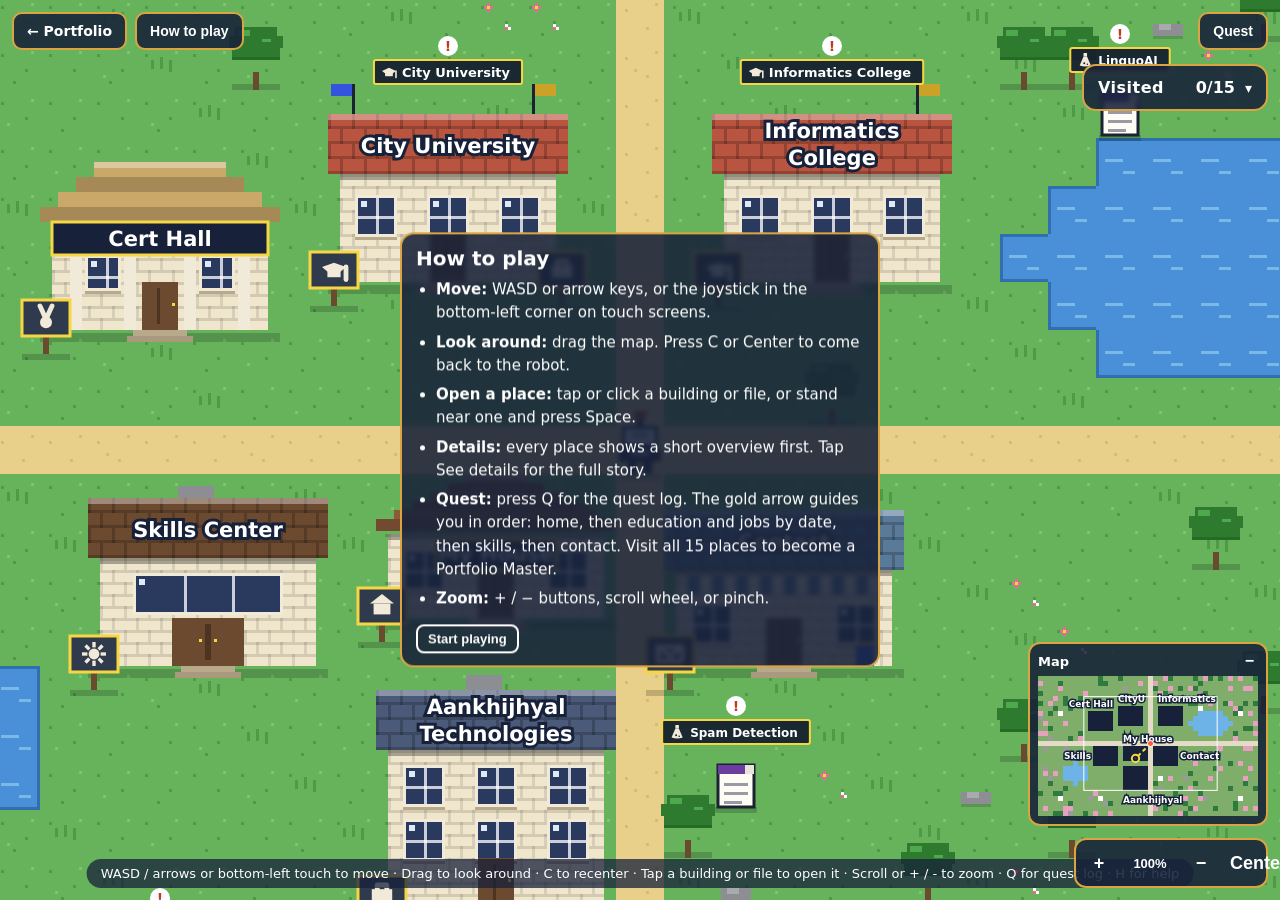
==== game.html @ 313e53e4 "Add Portfolio Quest game and Play Portfolio Quest hero button" ====
<!DOCTYPE html>
<html lang="en">
<head>
<meta charset="UTF-8">
<meta name="viewport" content="width=device-width, initial-scale=1.0, maximum-scale=1.0, user-scalable=no">
<title>Portfolio Quest — Sumit K C</title>
<meta name="description" content="A full-screen town to explore through Sumit K C's portfolio. Walk between districts, enter schools, offices, labs, and homes, and read what each place holds. Original art and code, inspired by classic exploration games.">
<link rel="stylesheet" href="game.css">
</head>
<body>
<canvas id="gameCanvas" aria-label="Full-screen town map. Use WASD or arrow keys, or the bottom-left joystick, to walk. Click a building or stand next to it and press Space to enter it."></canvas>

<div id="topLeft">
  <a id="backLink" href="index.html">&larr; Portfolio</a>
  <button type="button" id="howtoBtn" aria-label="Show how to play">How to play</button>
</div>

<div id="topRight">
  <button type="button" id="questToggle" aria-label="Toggle quest log">Quest</button>
</div>

<div id="rightPanels">
  <div id="counters" class="hud-panel collapsed" aria-label="Visited places">
    <button id="countersToggle" class="counters-head" aria-expanded="false">
      <span class="counters-title">Visited</span>
      <span class="counters-total"><span id="totalVisited">0</span>/<span id="totalBuildings">15</span></span>
      <span id="countersChev" class="counters-chev" aria-hidden="true">▾</span>
    </button>
    <div id="counterLines"></div>
  </div>

  <aside id="questPanel" class="hud-panel hidden" aria-label="Quest log">
    <div class="quest-head">
      <h2>Quest log</h2>
      <button type="button" id="resetBtn" class="btn-small">Reset</button>
    </div>
    <p class="quest-note">Visited places can be re-entered from here. Unvisited places stay hidden as ???</p>
    <ul id="questList"></ul>
    <div id="winNote" class="win-note" hidden>
      <strong>Portfolio Master!</strong> You visited every place. <a href="mailto:sumitkc74@gmail.com">contact Sumit</a>.
    </div>
  </aside>
</div>

<div id="hint">WASD / arrows or bottom-left touch to move &middot; Drag to look around &middot; C to recenter &middot; Tap a building or file to open it &middot; Scroll or + / - to zoom &middot; Q for quest log &middot; H for help</div>

<div id="minimapWrap" aria-label="Mini-map">
  <div id="minimapHead"><span>Map</span><button type="button" id="minimapToggle" aria-label="Collapse mini-map">&minus;</button></div>
  <canvas id="minimap" width="220" height="140" aria-label="Mini-map of the town. Click to move the camera there."></canvas>
</div>

<div id="howto" class="hud-panel" hidden>
  <h2>How to play</h2>
  <ul>
    <li><b>Move:</b> WASD or arrow keys, or the joystick in the bottom-left corner on touch screens.</li>
    <li><b>Look around:</b> drag the map. Press C or Center to come back to the robot.</li>
    <li><b>Open a place:</b> tap or click a building or file, or stand near one and press Space.</li>
    <li><b>Details:</b> every place shows a short overview first. Tap See details for the full story.</li>
    <li><b>Quest:</b> press Q for the quest log. The gold arrow guides you in order: home, then education and jobs by date, then skills, then contact. Visit all 15 places to become a Portfolio Master.</li>
    <li><b>Zoom:</b> + / &minus; buttons, scroll wheel, or pinch.</li>
  </ul>
  <button type="button" id="howtoStart" class="btn-small">Start playing</button>
</div>

<div id="joystick" aria-label="Movement joystick">
  <div id="joyBase"><div id="joyKnob"></div></div>
</div>

<div id="zoomControls" aria-label="Zoom controls">
  <button type="button" id="zoomIn" aria-label="Zoom in">+</button>
  <button type="button" id="zoomLabel" aria-label="Reset zoom">100%</button>
  <button type="button" id="zoomOut" aria-label="Zoom out">&minus;</button>
  <button type="button" id="centerBtn" aria-label="Recenter camera">Center</button>
</div>

<script src="game.js"></script>
</body>
</html>
---- game.css ----
* { box-sizing: border-box; }
html, body { margin: 0; padding: 0; height: 100%; overflow: hidden; }
body {
  font-family: system-ui, -apple-system, "Segoe UI", Roboto, Arial, sans-serif;
  background: #7fae6a;
  color: #17213a;
  -webkit-user-select: none;
  user-select: none;
}
a { color: #9db4ff; }
#gameCanvas {
  position: fixed;
  inset: 0;
  width: 100vw;
  height: 100vh;
  display: block;
  image-rendering: pixelated;
  touch-action: none;
}
.hud-panel {
  position: fixed;
  z-index: 10;
  background: rgba(23, 33, 58, 0.88);
  color: #fff;
  border: 2px solid #d9a441;
  border-radius: 14px;
  padding: 12px 14px;
  backdrop-filter: blur(2px);
}
#counters { min-width: 186px; max-width: calc(100vw - 24px); }
.counters-head {
  background: none;
  border: 0;
  color: inherit;
  font: inherit;
  display: flex;
  align-items: center;
  gap: 10px;
  width: 100%;
  padding: 0;
  cursor: pointer;
  text-align: left;
}
.counters-head .counters-title { margin-bottom: 0; }
.counters-head .counters-total { border-top: 0; margin-top: 0; padding-top: 0; margin-left: auto; white-space: nowrap; }
.counters-chev { font-size: 14px; }
#counters.collapsed #counterLines { display: none; }
.counters-title { font-weight: 800; font-size: 16px; margin-bottom: 6px; letter-spacing: 0.5px; }
.counter-line { display: flex; justify-content: space-between; align-items: center; gap: 14px; font-size: 15px; padding: 2px 0; }
.counter-line .ci { display: inline-flex; align-items: center; margin-right: 6px; vertical-align: -3px; }
.counter-line .count { font-weight: 700; color: #f6d743; }
.counters-total { border-top: 1px solid rgba(255,255,255,0.3); margin-top: 6px; padding-top: 6px; font-weight: 700; }
#topLeft {
  position: fixed;
  top: 12px;
  left: 12px;
  z-index: 10;
  display: flex;
  gap: 8px;
}
#topRight {
  position: fixed;
  top: 12px;
  right: 12px;
  z-index: 10;
  display: flex;
  gap: 8px;
}
#rightPanels {
  position: fixed;
  top: 64px;
  right: 12px;
  z-index: 10;
  display: flex;
  flex-direction: row;
  align-items: flex-start;
  gap: 8px;
  max-height: calc(100vh - 76px);
  overflow-y: auto;
  overflow-x: auto;
  max-width: calc(100vw - 24px);
}
#rightPanels .hud-panel { position: static; }
#backLink, #questToggle, #howtoBtn {
  background: rgba(23, 33, 58, 0.88);
  color: #fff;
  border: 2px solid #d9a441;
  border-radius: 10px;
  padding: 9px 13px;
  font-size: 14px;
  font-weight: 700;
  text-decoration: none;
  cursor: pointer;
}
#questPanel {
  width: 288px;
  max-width: calc(100vw - 24px);
}
#questPanel.hidden { display: none; }
.quest-head { display: flex; justify-content: space-between; align-items: center; }
.quest-head h2 { margin: 0; font-size: 18px; }
.btn-small {
  background: transparent;
  color: #fff;
  border: 2px solid #fff;
  border-radius: 8px;
  padding: 5px 10px;
  font-size: 13px;
  font-weight: 700;
  cursor: pointer;
}
.quest-note { font-size: 13px; color: #cfd6e4; }
#questList { list-style: none; padding: 0; margin: 8px 0 0; }
#questList li { padding: 7px 0; border-top: 1px solid rgba(255,255,255,0.25); font-size: 14px; }
#questList li.found { color: #f6d743; }
#questList button {
  background: none;
  border: 0;
  padding: 0;
  font: inherit;
  color: #9db4ff;
  cursor: pointer;
  text-align: left;
  display: flex;
  align-items: center;
  gap: 6px;
}
#questList button .ci { display: inline-flex; flex: none; }
.win-note { margin-top: 12px; background: #fff4cf; color: #17213a; border-radius: 10px; padding: 10px; font-size: 14px; }
.win-note a { color: #3454e0; }
#hint {
  position: fixed;
  bottom: 12px;
  left: 50%;
  transform: translateX(-50%);
  z-index: 10;
  background: rgba(23, 33, 58, 0.75);
  color: #fff;
  border-radius: 999px;
  padding: 7px 14px;
  font-size: 13px;
  white-space: nowrap;
  max-width: calc(100vw - 24px);
  overflow: hidden;
  text-overflow: ellipsis;
}
#joystick {
  position: fixed;
  z-index: 10;
  display: none;
  pointer-events: none;
}
#joyBase {
  width: 108px;
  height: 108px;
  border-radius: 50%;
  background: rgba(23, 33, 58, 0.45);
  border: 3px solid rgba(255, 255, 255, 0.6);
  position: relative;
  touch-action: none;
}
#joyKnob {
  width: 48px;
  height: 48px;
  border-radius: 50%;
  background: #d9a441;
  border: 3px solid #17213a;
  box-shadow: inset 0 0 0 5px rgba(255, 255, 255, 0.25);
  position: absolute;
  left: 50%;
  top: 50%;
  margin-left: -24px;
  margin-top: -24px;
  touch-action: none;
}
#zoomControls {
  position: fixed;
  right: 12px;
  bottom: 12px;
  z-index: 10;
  display: flex;
  align-items: center;
  gap: 4px;
  background: rgba(23, 33, 58, 0.88);
  border: 2px solid #d9a441;
  border-radius: 12px;
  padding: 4px;
}
#zoomControls button {
  background: transparent;
  color: #fff;
  border: 0;
  border-radius: 8px;
  font-size: 18px;
  font-weight: 800;
  width: 38px;
  height: 38px;
  cursor: pointer;
}
#zoomControls button:hover { background: rgba(255, 255, 255, 0.15); }
#zoomControls #zoomLabel { width: 56px; font-size: 13px; }
#minimapWrap {
  position: fixed;
  right: 12px;
  bottom: 74px;
  z-index: 10;
  background: rgba(23, 33, 58, 0.88);
  border: 2px solid #d9a441;
  border-radius: 12px;
  padding: 8px;
}
#minimapHead {
  display: flex;
  justify-content: space-between;
  align-items: center;
  color: #fff;
  font-size: 13px;
  font-weight: 700;
  margin-bottom: 6px;
}
#minimapToggle {
  background: transparent;
  border: 0;
  color: #fff;
  font-size: 16px;
  font-weight: 800;
  cursor: pointer;
  padding: 0 4px;
}
#minimap { display: block; width: 220px; height: 140px; cursor: pointer; }
#minimapWrap.collapsed #minimap { display: none; }
#howto {
  left: 50%;
  top: 50%;
  transform: translate(-50%, -50%);
  width: min(480px, calc(100vw - 32px));
  z-index: 30;
}
#howto[hidden] { display: none; }
#howto h2 { margin: 0 0 8px; font-size: 20px; }
#howto ul { margin: 0 0 14px; padding-left: 20px; font-size: 15px; line-height: 1.55; }
#howto li { margin: 6px 0; }
@media (max-width: 640px) {
  #questPanel { width: calc(100vw - 24px); right: 12px; }
  #counters { min-width: 158px; }
  .counter-line { font-size: 14px; }
}
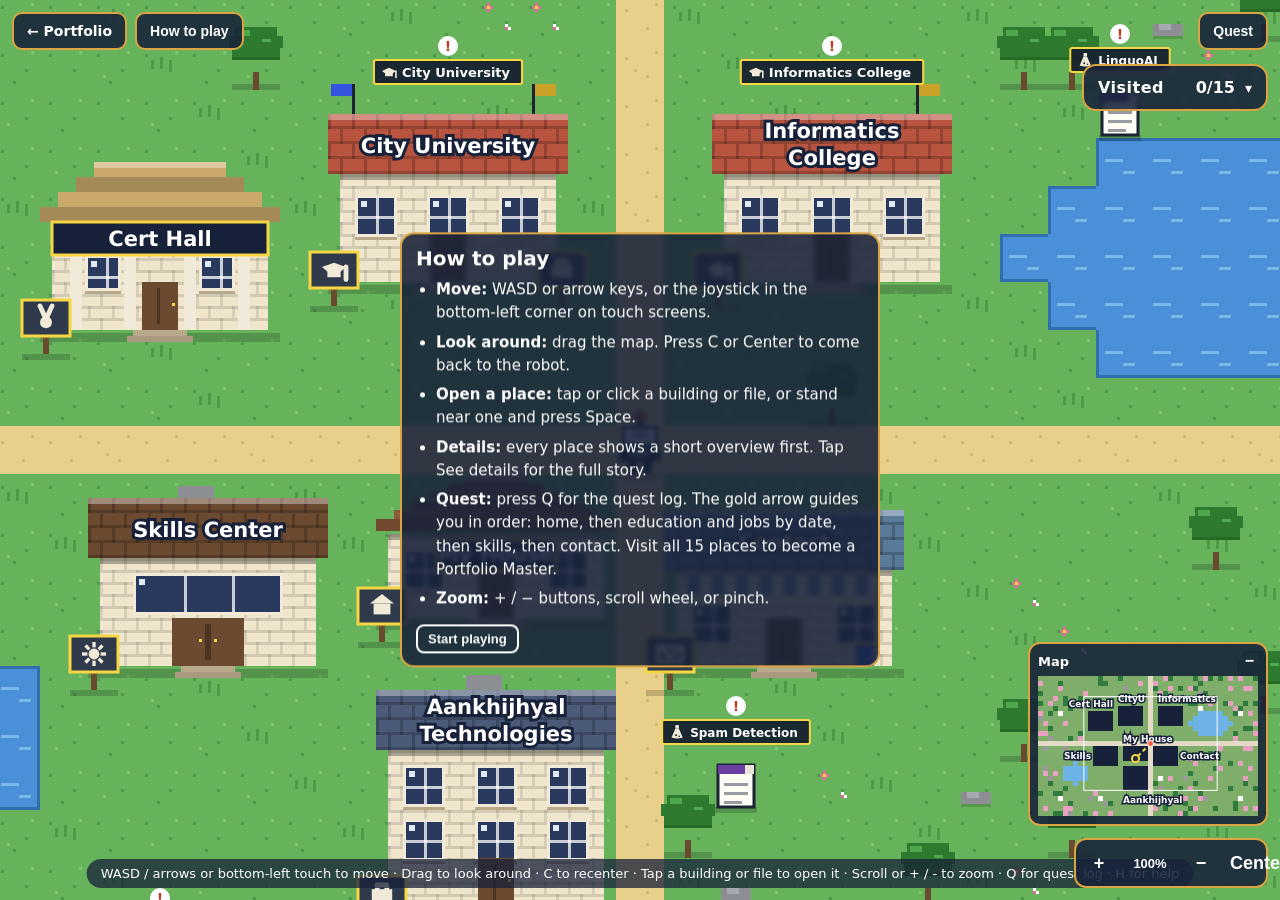
==== commit 2e8917c3: "Fix Trusted Types blank screen: replace innerHTML with DOM methods" ====
--- a/game.html
+++ b/game.html
@@ -73,6 +73,17 @@
   <button type="button" id="centerBtn" aria-label="Recenter camera">Center</button>
 </div>
 
+<div id="questError" style="display:none;position:fixed;z-index:9999;left:8px;top:8px;right:8px;background:#ffffff;color:#b00000;padding:10px;font:14px monospace;white-space:pre-wrap"></div>
+<script>
+window.addEventListener("error", function (e) {
+  var d = document.getElementById("questError");
+  if (d) { d.style.display = "block"; d.textContent = "Game error: " + (e.message || e.error) + " @ " + (e.filename || "") + ":" + (e.lineno || ""); }
+});
+window.addEventListener("unhandledrejection", function (e) {
+  var d = document.getElementById("questError");
+  if (d) { d.style.display = "block"; d.textContent = "Game error (promise): " + (e.reason && e.reason.message ? e.reason.message : e.reason); }
+});
+</script>
 <script src="game.js"></script>
 </body>
 </html>
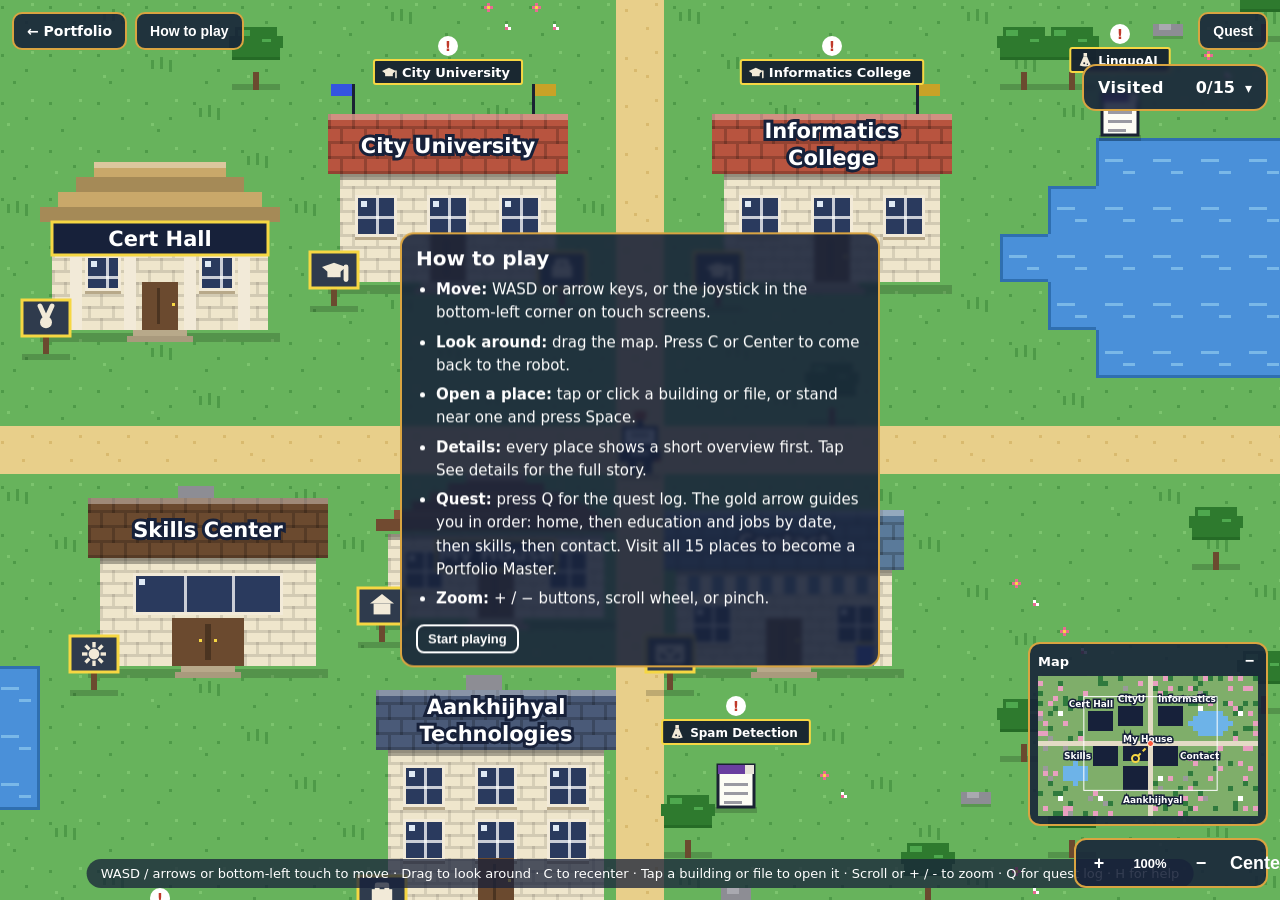
==== commit ab1a96b5: "Fix Trusted Types/CSP blank screen: build icons with createElementNS, drop inline overlay" ====
--- a/game.html
+++ b/game.html
@@ -73,17 +73,6 @@
   <button type="button" id="centerBtn" aria-label="Recenter camera">Center</button>
 </div>
 
-<div id="questError" style="display:none;position:fixed;z-index:9999;left:8px;top:8px;right:8px;background:#ffffff;color:#b00000;padding:10px;font:14px monospace;white-space:pre-wrap"></div>
-<script>
-window.addEventListener("error", function (e) {
-  var d = document.getElementById("questError");
-  if (d) { d.style.display = "block"; d.textContent = "Game error: " + (e.message || e.error) + " @ " + (e.filename || "") + ":" + (e.lineno || ""); }
-});
-window.addEventListener("unhandledrejection", function (e) {
-  var d = document.getElementById("questError");
-  if (d) { d.style.display = "block"; d.textContent = "Game error (promise): " + (e.reason && e.reason.message ? e.reason.message : e.reason); }
-});
-</script>
 <script src="game.js"></script>
 </body>
 </html>
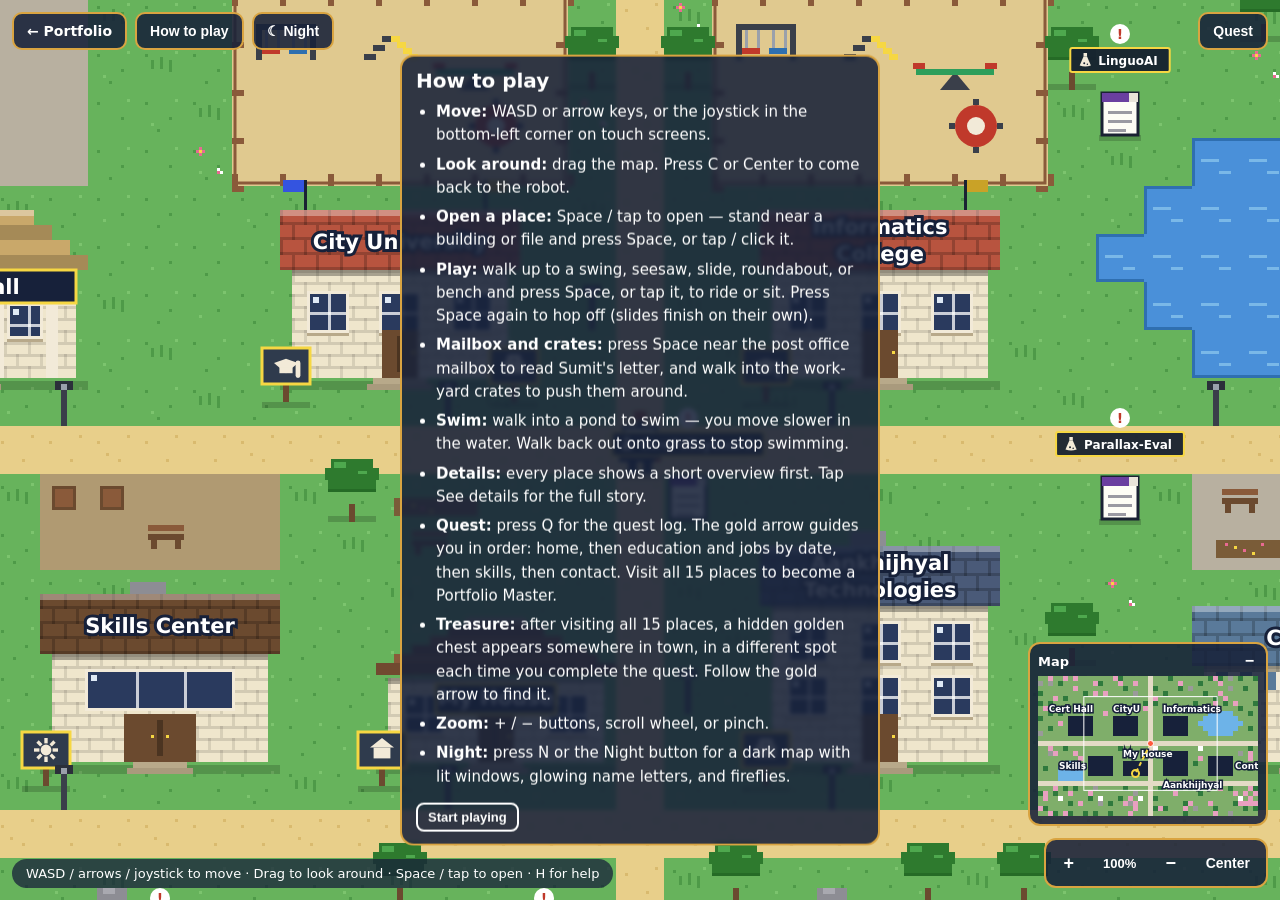
==== commit 551bfedf: "Portfolio Quest: night mode, relayout, playable rides, swimming, treasure chest, mailbox and crates " ====
--- a/game.html
+++ b/game.html
@@ -9,40 +9,36 @@
 </head>
 <body>
 <canvas id="gameCanvas" aria-label="Full-screen town map. Use WASD or arrow keys, or the bottom-left joystick, to walk. Click a building or stand next to it and press Space to enter it."></canvas>
+<div id="loadScreen">
+  <div class="load-title">Portfolio Quest</div>
+  <div class="load-spinner" aria-hidden="true"></div>
+  <div class="load-text">Loading the town…</div>
+  <div class="load-note">If this screen stays, the game didn't load. Try refreshing the page.</div>
+</div>
 
 <div id="topLeft">
   <a id="backLink" href="index.html">&larr; Portfolio</a>
   <button type="button" id="howtoBtn" aria-label="Show how to play">How to play</button>
+  <button type="button" id="nightToggle" aria-label="Toggle night mode" aria-pressed="false">Night</button>
 </div>
 
 <div id="topRight">
-  <button type="button" id="questToggle" aria-label="Toggle quest log">Quest</button>
+  <div id="questCol">
+    <button type="button" id="questToggle" aria-label="Toggle quest log">Quest</button>
+    <aside id="questPanel" class="hud-panel hidden" aria-label="Quest log">
+      <div class="quest-head">
+        <h2>Quest log</h2>
+        <button type="button" id="resetBtn" class="btn-small">Reset</button>
+      </div>
+      <div class="quest-visited">
+        <div class="visited-head"><span>Visited</span><span><span id="totalVisited">0</span>/<span id="totalBuildings">15</span></span></div>
+        <div id="counterLines"></div>
+      </div>
+    </aside>
+  </div>
 </div>
 
-<div id="rightPanels">
-  <div id="counters" class="hud-panel collapsed" aria-label="Visited places">
-    <button id="countersToggle" class="counters-head" aria-expanded="false">
-      <span class="counters-title">Visited</span>
-      <span class="counters-total"><span id="totalVisited">0</span>/<span id="totalBuildings">15</span></span>
-      <span id="countersChev" class="counters-chev" aria-hidden="true">▾</span>
-    </button>
-    <div id="counterLines"></div>
-  </div>
-
-  <aside id="questPanel" class="hud-panel hidden" aria-label="Quest log">
-    <div class="quest-head">
-      <h2>Quest log</h2>
-      <button type="button" id="resetBtn" class="btn-small">Reset</button>
-    </div>
-    <p class="quest-note">Visited places can be re-entered from here. Unvisited places stay hidden as ???</p>
-    <ul id="questList"></ul>
-    <div id="winNote" class="win-note" hidden>
-      <strong>Portfolio Master!</strong> You visited every place. <a href="mailto:sumitkc74@gmail.com">contact Sumit</a>.
-    </div>
-  </aside>
-</div>
-
-<div id="hint">WASD / arrows or bottom-left touch to move &middot; Drag to look around &middot; C to recenter &middot; Tap a building or file to open it &middot; Scroll or + / - to zoom &middot; Q for quest log &middot; H for help</div>
+<div id="hint">WASD / arrows / joystick to move &middot; Drag to look around &middot; Space / tap to open &middot; H for help</div>
 
 <div id="minimapWrap" aria-label="Mini-map">
   <div id="minimapHead"><span>Map</span><button type="button" id="minimapToggle" aria-label="Collapse mini-map">&minus;</button></div>
@@ -54,10 +50,15 @@
   <ul>
     <li><b>Move:</b> WASD or arrow keys, or the joystick in the bottom-left corner on touch screens.</li>
     <li><b>Look around:</b> drag the map. Press C or Center to come back to the robot.</li>
-    <li><b>Open a place:</b> tap or click a building or file, or stand near one and press Space.</li>
+    <li><b>Open a place:</b> Space / tap to open — stand near a building or file and press Space, or tap / click it.</li>
+    <li><b>Play:</b> walk up to a swing, seesaw, slide, roundabout, or bench and press Space, or tap it, to ride or sit. Press Space again to hop off (slides finish on their own).</li>
+    <li><b>Mailbox and crates:</b> press Space near the post office mailbox to read Sumit's letter, and walk into the work-yard crates to push them around.</li>
+    <li><b>Swim:</b> walk into a pond to swim — you move slower in the water. Walk back out onto grass to stop swimming.</li>
     <li><b>Details:</b> every place shows a short overview first. Tap See details for the full story.</li>
     <li><b>Quest:</b> press Q for the quest log. The gold arrow guides you in order: home, then education and jobs by date, then skills, then contact. Visit all 15 places to become a Portfolio Master.</li>
+    <li><b>Treasure:</b> after visiting all 15 places, a hidden golden chest appears somewhere in town, in a different spot each time you complete the quest. Follow the gold arrow to find it.</li>
     <li><b>Zoom:</b> + / &minus; buttons, scroll wheel, or pinch.</li>
+    <li><b>Night:</b> press N or the Night button for a dark map with lit windows, glowing name letters, and fireflies.</li>
   </ul>
   <button type="button" id="howtoStart" class="btn-small">Start playing</button>
 </div>
--- a/game.css
+++ b/game.css
@@ -27,29 +27,11 @@
   padding: 12px 14px;
   backdrop-filter: blur(2px);
 }
-#counters { min-width: 186px; max-width: calc(100vw - 24px); }
-.counters-head {
-  background: none;
-  border: 0;
-  color: inherit;
-  font: inherit;
-  display: flex;
-  align-items: center;
-  gap: 10px;
-  width: 100%;
-  padding: 0;
-  cursor: pointer;
-  text-align: left;
-}
-.counters-head .counters-title { margin-bottom: 0; }
-.counters-head .counters-total { border-top: 0; margin-top: 0; padding-top: 0; margin-left: auto; white-space: nowrap; }
-.counters-chev { font-size: 14px; }
-#counters.collapsed #counterLines { display: none; }
-.counters-title { font-weight: 800; font-size: 16px; margin-bottom: 6px; letter-spacing: 0.5px; }
+.quest-visited { margin-bottom: 0; padding-bottom: 0; }
+.visited-head { display: flex; justify-content: space-between; align-items: center; font-weight: 800; font-size: 16px; margin-bottom: 6px; letter-spacing: 0.5px; }
 .counter-line { display: flex; justify-content: space-between; align-items: center; gap: 14px; font-size: 15px; padding: 2px 0; }
 .counter-line .ci { display: inline-flex; align-items: center; margin-right: 6px; vertical-align: -3px; }
 .counter-line .count { font-weight: 700; color: #f6d743; }
-.counters-total { border-top: 1px solid rgba(255,255,255,0.3); margin-top: 6px; padding-top: 6px; font-weight: 700; }
 #topLeft {
   position: fixed;
   top: 12px;
@@ -61,28 +43,26 @@
 #topRight {
   position: fixed;
   top: 12px;
-  right: 12px;
-  z-index: 10;
-  display: flex;
-  gap: 8px;
-}
-#rightPanels {
-  position: fixed;
-  top: 64px;
   right: 12px;
   z-index: 10;
   display: flex;
   flex-direction: row;
   align-items: flex-start;
   gap: 8px;
-  max-height: calc(100vh - 76px);
+  max-width: calc(100vw - 24px);
+  max-height: calc(100vh - 24px);
+  overflow-x: auto;
   overflow-y: auto;
-  overflow-x: auto;
-  max-width: calc(100vw - 24px);
-}
-#rightPanels .hud-panel { position: static; }
-#backLink, #questToggle, #howtoBtn {
-  background: rgba(23, 33, 58, 0.88);
+}
+#topRight .hud-panel { position: static; }
+#questCol {
+  display: flex;
+  flex-direction: column;
+  align-items: flex-end;
+  gap: 8px;
+  flex: none;
+}
+#backLink, #questToggle, #howtoBtn, #nightToggle {  background: rgba(23, 33, 58, 0.88);
   color: #fff;
   border: 2px solid #d9a441;
   border-radius: 10px;
@@ -92,6 +72,40 @@
   text-decoration: none;
   cursor: pointer;
 }
+#nightToggle::before { content: "☾ "; }
+body.night #nightToggle::before { content: "☀ "; }
+body.night { background: #0d1730; }
+body.night .hud-panel { background: rgba(8, 14, 32, 0.94); }
+body.night #backLink, body.night #questToggle, body.night #howtoBtn, body.night #nightToggle { background: rgba(8, 14, 32, 0.94); }
+body.night #zoomControls, body.night #minimapWrap { background: rgba(8, 14, 32, 0.94); }
+body.night #hint { background: rgba(8, 14, 32, 0.85); }
+#loadScreen {
+  position: fixed;
+  inset: 0;
+  z-index: 50;
+  background: rgba(8, 14, 32, 0.96);
+  color: #fff;
+  display: flex;
+  flex-direction: column;
+  align-items: center;
+  justify-content: center;
+  gap: 14px;
+  text-align: center;
+  pointer-events: none;
+}
+#loadScreen[hidden] { display: none; }
+.load-title { font-size: 26px; font-weight: 800; letter-spacing: 0.5px; }
+.load-spinner {
+  width: 40px;
+  height: 40px;
+  border: 4px solid rgba(255, 255, 255, 0.25);
+  border-top-color: #d9a441;
+  border-radius: 50%;
+  animation: loadSpin 1s linear infinite;
+}
+@keyframes loadSpin { to { transform: rotate(360deg); } }
+.load-text { font-size: 16px; }
+.load-note { font-size: 13px; color: #c8d0e0; max-width: 300px; }
 #questPanel {
   width: 288px;
   max-width: calc(100vw - 24px);
@@ -109,30 +123,10 @@
   font-weight: 700;
   cursor: pointer;
 }
-.quest-note { font-size: 13px; color: #cfd6e4; }
-#questList { list-style: none; padding: 0; margin: 8px 0 0; }
-#questList li { padding: 7px 0; border-top: 1px solid rgba(255,255,255,0.25); font-size: 14px; }
-#questList li.found { color: #f6d743; }
-#questList button {
-  background: none;
-  border: 0;
-  padding: 0;
-  font: inherit;
-  color: #9db4ff;
-  cursor: pointer;
-  text-align: left;
-  display: flex;
-  align-items: center;
-  gap: 6px;
-}
-#questList button .ci { display: inline-flex; flex: none; }
-.win-note { margin-top: 12px; background: #fff4cf; color: #17213a; border-radius: 10px; padding: 10px; font-size: 14px; }
-.win-note a { color: #3454e0; }
 #hint {
   position: fixed;
   bottom: 12px;
-  left: 50%;
-  transform: translateX(-50%);
+  left: 12px;
   z-index: 10;
   background: rgba(23, 33, 58, 0.75);
   color: #fff;
@@ -199,6 +193,7 @@
 }
 #zoomControls button:hover { background: rgba(255, 255, 255, 0.15); }
 #zoomControls #zoomLabel { width: 56px; font-size: 13px; }
+#zoomControls #centerBtn { width: auto; padding: 0 12px; font-size: 14px; white-space: nowrap; }
 #minimapWrap {
   position: fixed;
   right: 12px;
@@ -241,7 +236,15 @@
 #howto ul { margin: 0 0 14px; padding-left: 20px; font-size: 15px; line-height: 1.55; }
 #howto li { margin: 6px 0; }
 @media (max-width: 640px) {
-  #questPanel { width: calc(100vw - 24px); right: 12px; }
-  #counters { min-width: 158px; }
   .counter-line { font-size: 14px; }
-}
+  /* On narrow screens the top-right cluster is wide enough to cover the
+  top-left buttons, so drop it below that row and shrink the top buttons
+  so Portfolio, How to play, and Night all fit on one row. */
+  #topRight { top: 60px; }
+  #backLink, #questToggle, #howtoBtn, #nightToggle { padding: 7px 10px; font-size: 13px; }
+  #hint { display: none; }
+  #zoomControls { padding: 3px; gap: 3px; }
+  #zoomControls button { width: 32px; height: 34px; font-size: 16px; }
+  #zoomControls #zoomLabel { width: 48px; font-size: 12px; }
+  #zoomControls #centerBtn { width: auto; padding: 0 8px; font-size: 14px; }
+}
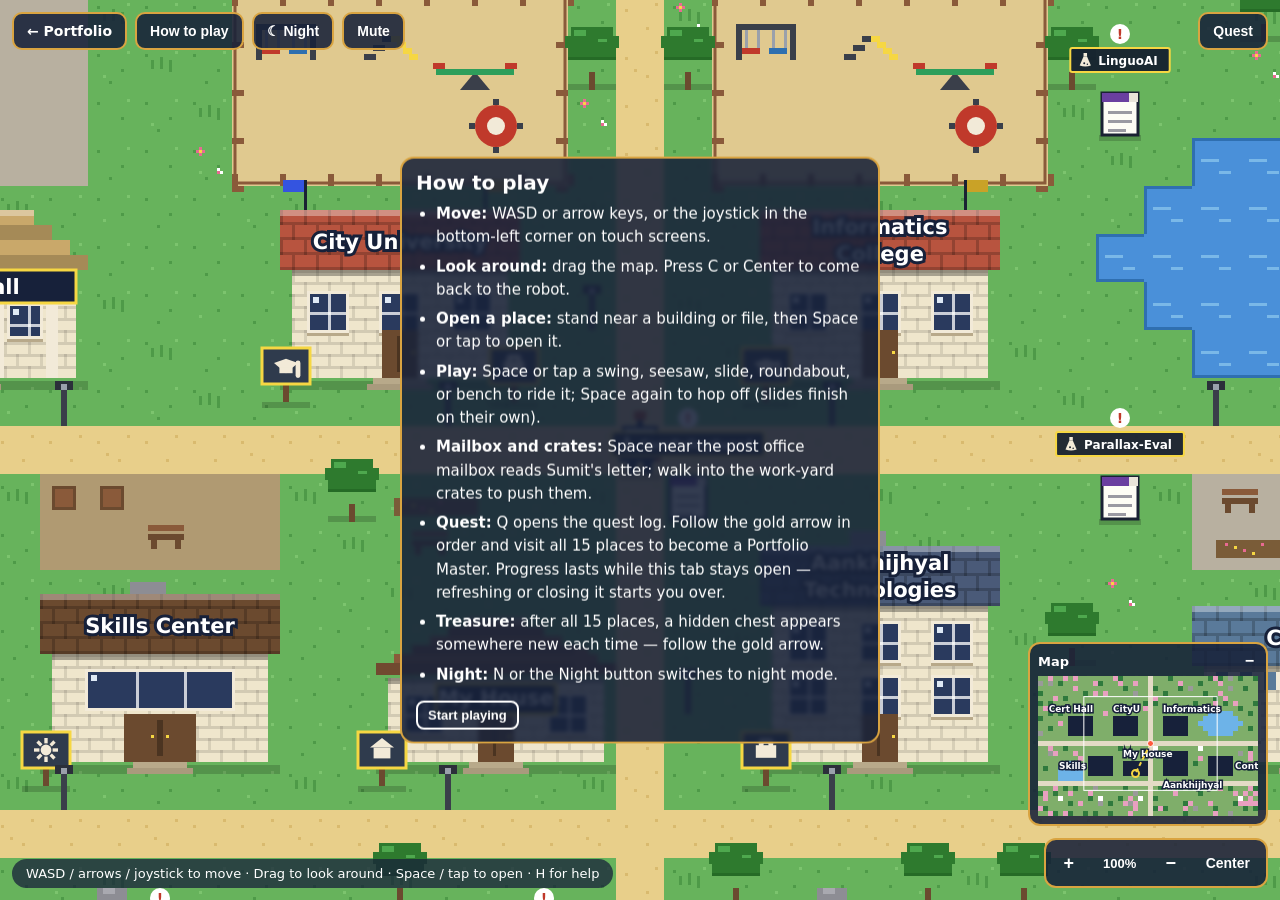
==== commit 508a579b: "Portfolio Quest: session progress, sound effects, shorter How to play - Session progress: visits, re" ====
--- a/game.html
+++ b/game.html
@@ -20,6 +20,7 @@
   <a id="backLink" href="index.html">&larr; Portfolio</a>
   <button type="button" id="howtoBtn" aria-label="Show how to play">How to play</button>
   <button type="button" id="nightToggle" aria-label="Toggle night mode" aria-pressed="false">Night</button>
+  <button type="button" id="soundToggle" aria-label="Toggle sound" aria-pressed="true">Mute</button>
 </div>
 
 <div id="topRight">
@@ -50,15 +51,12 @@
   <ul>
     <li><b>Move:</b> WASD or arrow keys, or the joystick in the bottom-left corner on touch screens.</li>
     <li><b>Look around:</b> drag the map. Press C or Center to come back to the robot.</li>
-    <li><b>Open a place:</b> Space / tap to open — stand near a building or file and press Space, or tap / click it.</li>
-    <li><b>Play:</b> walk up to a swing, seesaw, slide, roundabout, or bench and press Space, or tap it, to ride or sit. Press Space again to hop off (slides finish on their own).</li>
-    <li><b>Mailbox and crates:</b> press Space near the post office mailbox to read Sumit's letter, and walk into the work-yard crates to push them around.</li>
-    <li><b>Swim:</b> walk into a pond to swim — you move slower in the water. Walk back out onto grass to stop swimming.</li>
-    <li><b>Details:</b> every place shows a short overview first. Tap See details for the full story.</li>
-    <li><b>Quest:</b> press Q for the quest log. The gold arrow guides you in order: home, then education and jobs by date, then skills, then contact. Visit all 15 places to become a Portfolio Master.</li>
-    <li><b>Treasure:</b> after visiting all 15 places, a hidden golden chest appears somewhere in town, in a different spot each time you complete the quest. Follow the gold arrow to find it.</li>
-    <li><b>Zoom:</b> + / &minus; buttons, scroll wheel, or pinch.</li>
-    <li><b>Night:</b> press N or the Night button for a dark map with lit windows, glowing name letters, and fireflies.</li>
+    <li><b>Open a place:</b> stand near a building or file, then Space or tap to open it.</li>
+    <li><b>Play:</b> Space or tap a swing, seesaw, slide, roundabout, or bench to ride it; Space again to hop off (slides finish on their own).</li>
+    <li><b>Mailbox and crates:</b> Space near the post office mailbox reads Sumit's letter; walk into the work-yard crates to push them.</li>
+    <li><b>Quest:</b> Q opens the quest log. Follow the gold arrow in order and visit all 15 places to become a Portfolio Master. Progress lasts while this tab stays open — refreshing or closing it starts you over.</li>
+    <li><b>Treasure:</b> after all 15 places, a hidden chest appears somewhere new each time — follow the gold arrow.</li>
+    <li><b>Night:</b> N or the Night button switches to night mode.</li>
   </ul>
   <button type="button" id="howtoStart" class="btn-small">Start playing</button>
 </div>
--- a/game.css
+++ b/game.css
@@ -62,7 +62,7 @@
   gap: 8px;
   flex: none;
 }
-#backLink, #questToggle, #howtoBtn, #nightToggle {  background: rgba(23, 33, 58, 0.88);
+#backLink, #questToggle, #howtoBtn, #nightToggle, #soundToggle {  background: rgba(23, 33, 58, 0.88);
   color: #fff;
   border: 2px solid #d9a441;
   border-radius: 10px;
@@ -76,7 +76,7 @@
 body.night #nightToggle::before { content: "☀ "; }
 body.night { background: #0d1730; }
 body.night .hud-panel { background: rgba(8, 14, 32, 0.94); }
-body.night #backLink, body.night #questToggle, body.night #howtoBtn, body.night #nightToggle { background: rgba(8, 14, 32, 0.94); }
+body.night #backLink, body.night #questToggle, body.night #howtoBtn, body.night #nightToggle, body.night #soundToggle { background: rgba(8, 14, 32, 0.94); }
 body.night #zoomControls, body.night #minimapWrap { background: rgba(8, 14, 32, 0.94); }
 body.night #hint { background: rgba(8, 14, 32, 0.85); }
 #loadScreen {
@@ -241,7 +241,7 @@
   top-left buttons, so drop it below that row and shrink the top buttons
   so Portfolio, How to play, and Night all fit on one row. */
   #topRight { top: 60px; }
-  #backLink, #questToggle, #howtoBtn, #nightToggle { padding: 7px 10px; font-size: 13px; }
+  #backLink, #questToggle, #howtoBtn, #nightToggle, #soundToggle { padding: 7px 10px; font-size: 13px; }
   #hint { display: none; }
   #zoomControls { padding: 3px; gap: 3px; }
   #zoomControls button { width: 32px; height: 34px; font-size: 16px; }
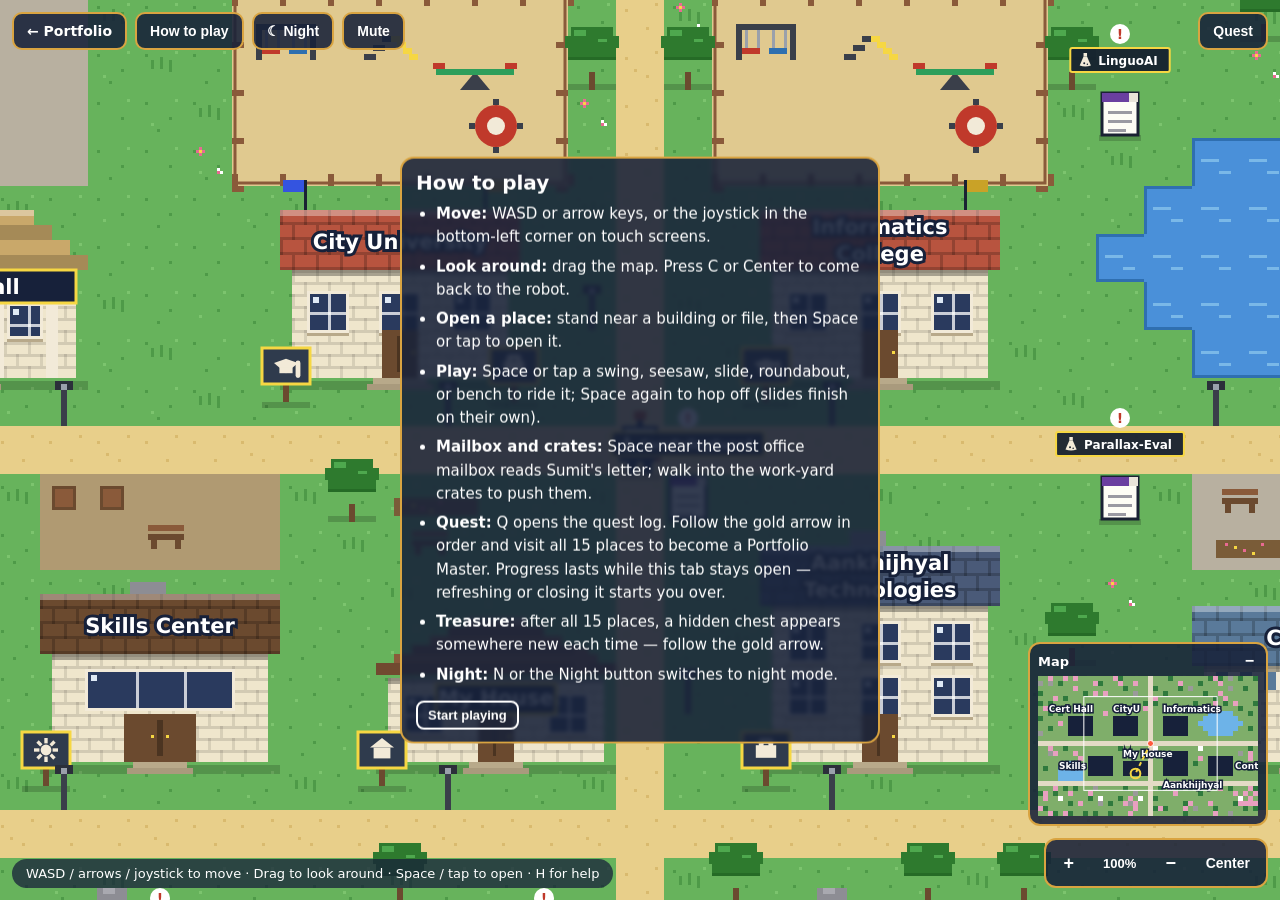
==== commit 1b719422: "Fix accessibility contrast, enlarge carousel touch targets, and bump cache version" ====
--- a/game.html
+++ b/game.html
@@ -5,7 +5,7 @@
 <meta name="viewport" content="width=device-width, initial-scale=1.0, maximum-scale=1.0, user-scalable=no">
 <title>Portfolio Quest — Sumit K C</title>
 <meta name="description" content="A full-screen town to explore through Sumit K C's portfolio. Walk between districts, enter schools, offices, labs, and homes, and read what each place holds. Original art and code, inspired by classic exploration games.">
-<link rel="stylesheet" href="game.css">
+<link rel="stylesheet" href="game.css?v=20261115">
 </head>
 <body>
 <canvas id="gameCanvas" aria-label="Full-screen town map. Use WASD or arrow keys, or the bottom-left joystick, to walk. Click a building or stand next to it and press Space to enter it."></canvas>
@@ -72,6 +72,6 @@
   <button type="button" id="centerBtn" aria-label="Recenter camera">Center</button>
 </div>
 
-<script src="game.js"></script>
+<script src="game.js?v=20261115"></script>
 </body>
 </html>
